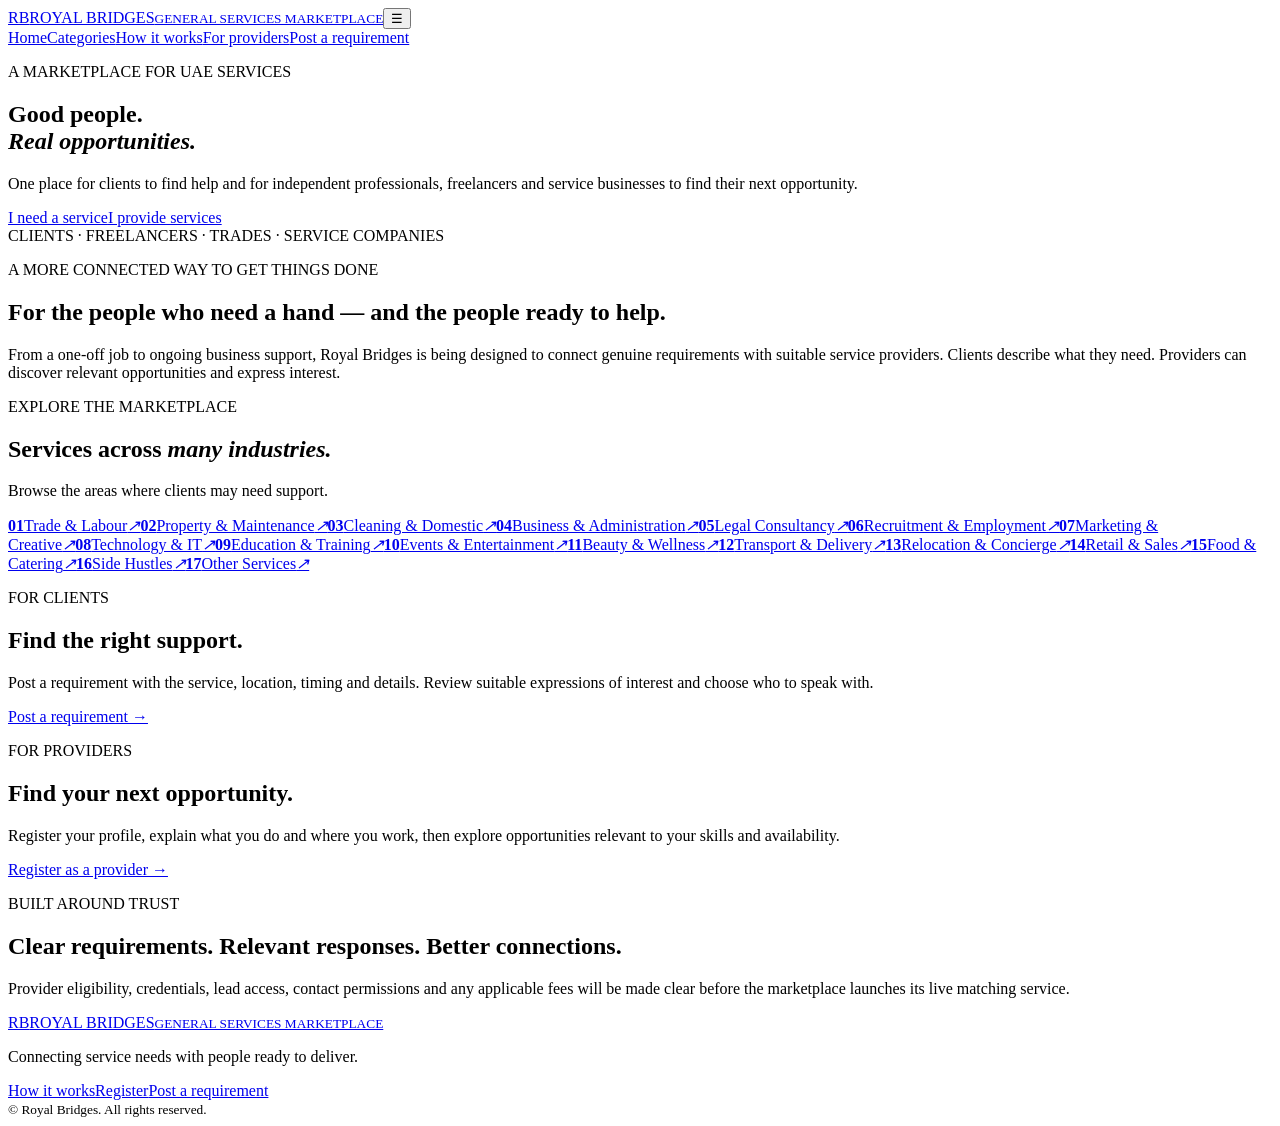
==== index.html @ 5f955813 "Build Royal Bridges General Services Marketplace homepage" ====
<!DOCTYPE html>
<html lang="en"><head><meta charset="UTF-8"><meta name="viewport" content="width=device-width,initial-scale=1"><meta name="description" content="A UAE marketplace connecting clients with independent service providers, freelancers, tradespeople and businesses."><title>Royal Bridges | General Services Marketplace</title><link rel="preconnect" href="https://fonts.googleapis.com"><link href="https://fonts.googleapis.com/css2?family=DM+Sans:wght@400;500;600;700&family=Playfair+Display:wght@500;600;700&display=swap" rel="stylesheet"><link rel="stylesheet" href="styles.css"></head><body>
<header class="header"><a class="brand" href="index.html"><span class="monogram">RB</span><span>ROYAL BRIDGES<small>GENERAL SERVICES MARKETPLACE</small></span></a><button class="menu" aria-label="Toggle menu">☰</button><nav><a class="active" href="index.html">Home</a><a href="#categories">Categories</a><a href="how-it-works.html">How it works</a><a href="register.html">For providers</a><a class="nav-button" href="post-a-requirement.html">Post a requirement</a></nav></header>
<main><section class="hero"><div class="hero-inner"><p class="eyebrow">A MARKETPLACE FOR UAE SERVICES</p><h1>Good people.<br><em>Real opportunities.</em></h1><p>One place for clients to find help and for independent professionals, freelancers and service businesses to find their next opportunity.</p><div class="actions"><a class="button gold" href="post-a-requirement.html">I need a service</a><a class="button outline" href="register.html">I provide services</a></div><div class="hero-meta">CLIENTS · FREELANCERS · TRADES · SERVICE COMPANIES</div></div></section>
<section class="split-intro"><div><p class="eyebrow">A MORE CONNECTED WAY TO GET THINGS DONE</p><h2>For the people who need a hand — and the people ready to help.</h2></div><p>From a one-off job to ongoing business support, Royal Bridges is being designed to connect genuine requirements with suitable service providers. Clients describe what they need. Providers can discover relevant opportunities and express interest.</p></section>
<section class="category-section" id="categories"><div class="section-top"><div><p class="eyebrow">EXPLORE THE MARKETPLACE</p><h2>Services across <em>many industries.</em></h2></div><p>Browse the areas where clients may need support.</p></div><div class="categories">
<a href="post-a-requirement.html"><b>01</b><span>Trade & Labour</span><i>↗</i></a><a href="post-a-requirement.html"><b>02</b><span>Property & Maintenance</span><i>↗</i></a><a href="post-a-requirement.html"><b>03</b><span>Cleaning & Domestic</span><i>↗</i></a><a href="post-a-requirement.html"><b>04</b><span>Business & Administration</span><i>↗</i></a><a href="post-a-requirement.html"><b>05</b><span>Legal Consultancy</span><i>↗</i></a><a href="post-a-requirement.html"><b>06</b><span>Recruitment & Employment</span><i>↗</i></a><a href="post-a-requirement.html"><b>07</b><span>Marketing & Creative</span><i>↗</i></a><a href="post-a-requirement.html"><b>08</b><span>Technology & IT</span><i>↗</i></a><a href="post-a-requirement.html"><b>09</b><span>Education & Training</span><i>↗</i></a><a href="post-a-requirement.html"><b>10</b><span>Events & Entertainment</span><i>↗</i></a><a href="post-a-requirement.html"><b>11</b><span>Beauty & Wellness</span><i>↗</i></a><a href="post-a-requirement.html"><b>12</b><span>Transport & Delivery</span><i>↗</i></a><a href="post-a-requirement.html"><b>13</b><span>Relocation & Concierge</span><i>↗</i><a href="post-a-requirement.html"><b>14</b><span>Retail & Sales</span><i>↗</i></a><a href="post-a-requirement.html"><b>15</b><span>Food & Catering</span><i>↗</i></a><a href="post-a-requirement.html"><b>16</b><span>Side Hustles</span><i>↗</i></a><a href="post-a-requirement.html"><b>17</b><span>Other Services</span><i>↗</i></a></div></section>
<section class="pathways"><article><p class="eyebrow">FOR CLIENTS</p><h2>Find the right support.</h2><p>Post a requirement with the service, location, timing and details. Review suitable expressions of interest and choose who to speak with.</p><a class="arrow" href="post-a-requirement.html">Post a requirement →</a></article><article><p class="eyebrow">FOR PROVIDERS</p><h2>Find your next opportunity.</h2><p>Register your profile, explain what you do and where you work, then explore opportunities relevant to your skills and availability.</p><a class="arrow" href="register.html">Register as a provider →</a></article></section>
<section class="notice"><p class="eyebrow">BUILT AROUND TRUST</p><h2>Clear requirements. Relevant responses. Better connections.</h2><p>Provider eligibility, credentials, lead access, contact permissions and any applicable fees will be made clear before the marketplace launches its live matching service.</p></section></main>
<footer><a class="brand footer-brand" href="index.html"><span class="monogram">RB</span><span>ROYAL BRIDGES<small>GENERAL SERVICES MARKETPLACE</small></span></a><p>Connecting service needs with people ready to deliver.</p><div><a href="how-it-works.html">How it works</a><a href="register.html">Register</a><a href="post-a-requirement.html">Post a requirement</a></div><small>© <span id="year"></span> Royal Bridges. All rights reserved.</small></footer><script src="script.js"></script></body></html>
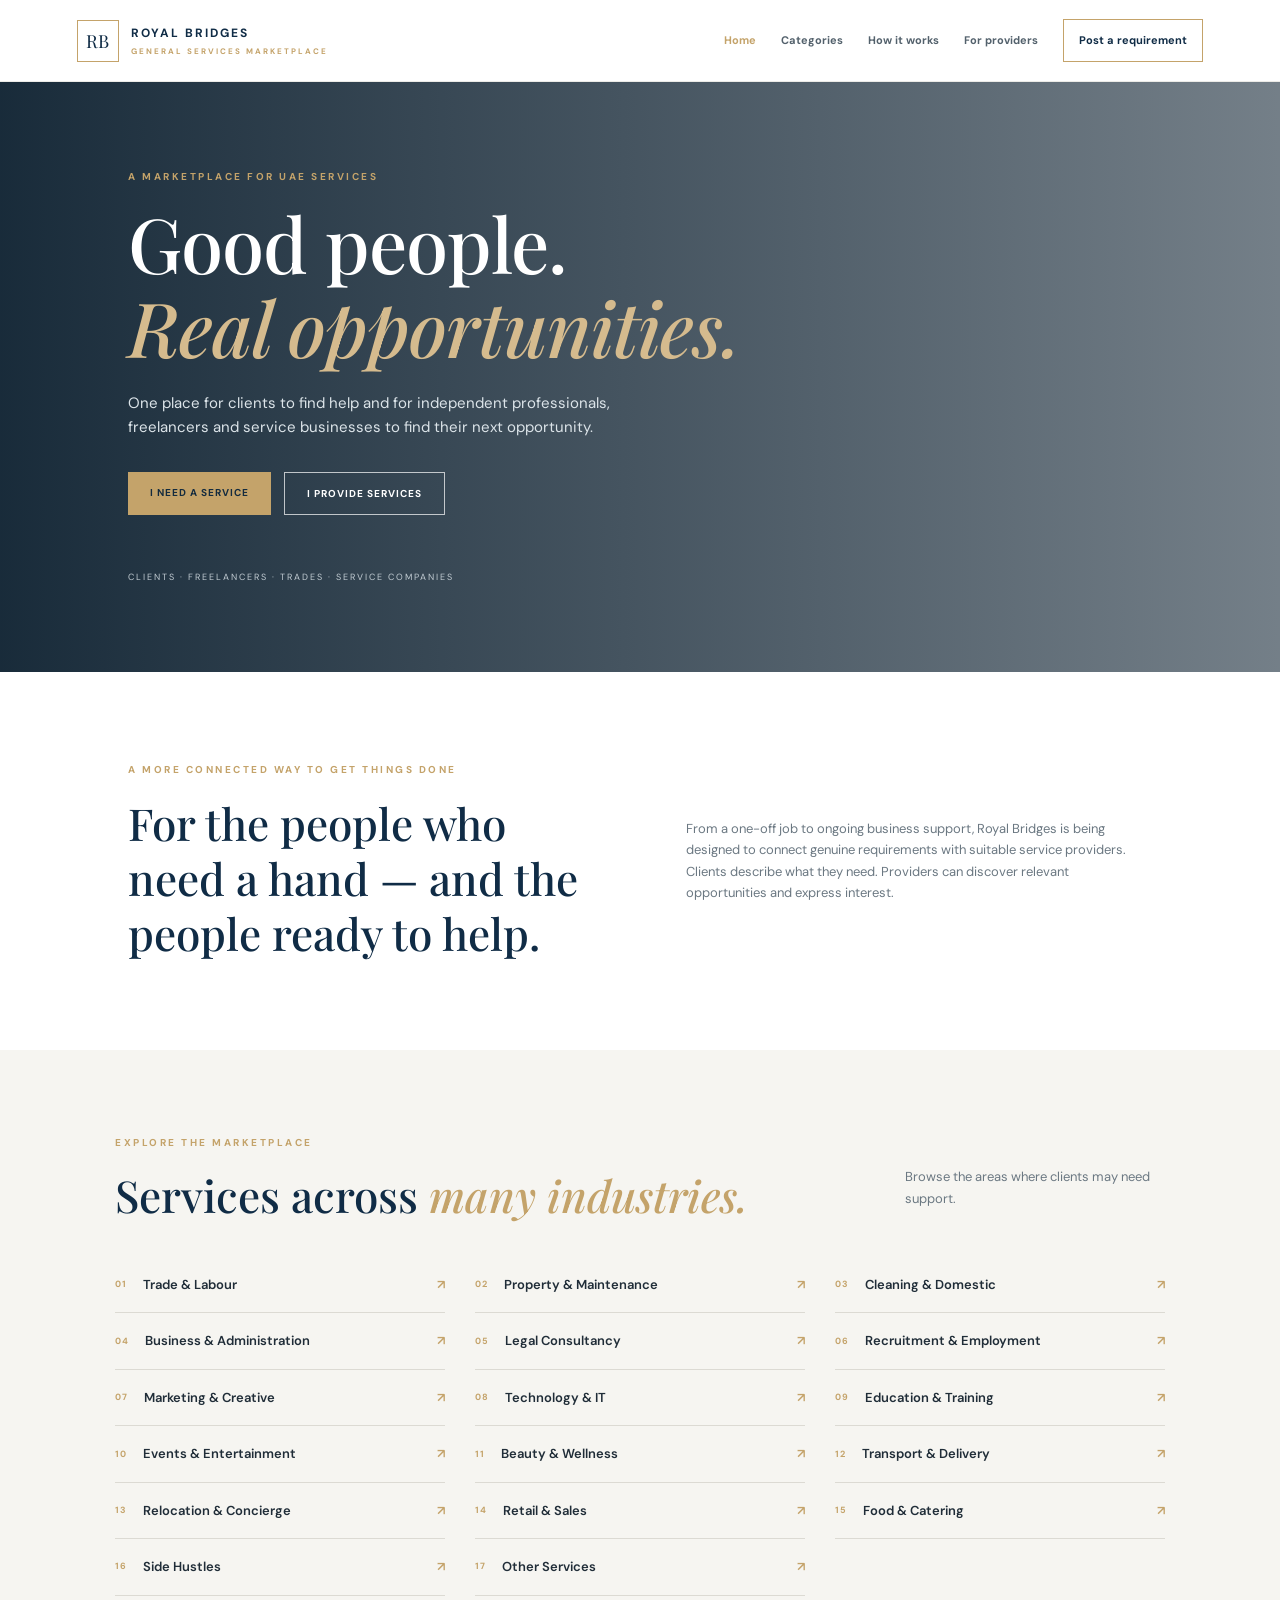
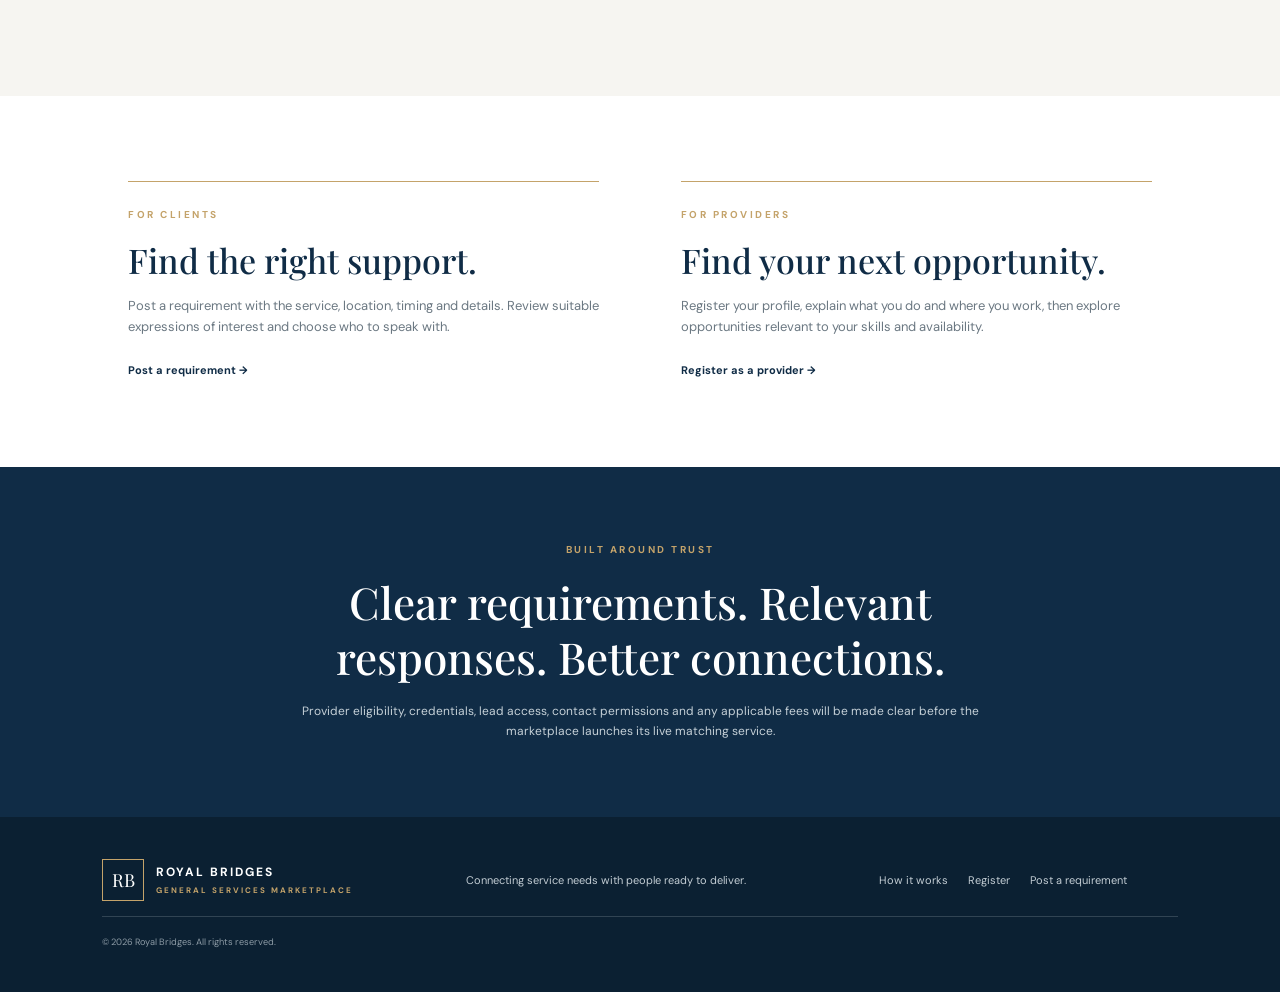
==== commit de5cc76f: "Fix marketplace category link markup" ====
--- a/index.html
+++ b/index.html
@@ -4,7 +4,7 @@
 <main><section class="hero"><div class="hero-inner"><p class="eyebrow">A MARKETPLACE FOR UAE SERVICES</p><h1>Good people.<br><em>Real opportunities.</em></h1><p>One place for clients to find help and for independent professionals, freelancers and service businesses to find their next opportunity.</p><div class="actions"><a class="button gold" href="post-a-requirement.html">I need a service</a><a class="button outline" href="register.html">I provide services</a></div><div class="hero-meta">CLIENTS · FREELANCERS · TRADES · SERVICE COMPANIES</div></div></section>
 <section class="split-intro"><div><p class="eyebrow">A MORE CONNECTED WAY TO GET THINGS DONE</p><h2>For the people who need a hand — and the people ready to help.</h2></div><p>From a one-off job to ongoing business support, Royal Bridges is being designed to connect genuine requirements with suitable service providers. Clients describe what they need. Providers can discover relevant opportunities and express interest.</p></section>
 <section class="category-section" id="categories"><div class="section-top"><div><p class="eyebrow">EXPLORE THE MARKETPLACE</p><h2>Services across <em>many industries.</em></h2></div><p>Browse the areas where clients may need support.</p></div><div class="categories">
-<a href="post-a-requirement.html"><b>01</b><span>Trade & Labour</span><i>↗</i></a><a href="post-a-requirement.html"><b>02</b><span>Property & Maintenance</span><i>↗</i></a><a href="post-a-requirement.html"><b>03</b><span>Cleaning & Domestic</span><i>↗</i></a><a href="post-a-requirement.html"><b>04</b><span>Business & Administration</span><i>↗</i></a><a href="post-a-requirement.html"><b>05</b><span>Legal Consultancy</span><i>↗</i></a><a href="post-a-requirement.html"><b>06</b><span>Recruitment & Employment</span><i>↗</i></a><a href="post-a-requirement.html"><b>07</b><span>Marketing & Creative</span><i>↗</i></a><a href="post-a-requirement.html"><b>08</b><span>Technology & IT</span><i>↗</i></a><a href="post-a-requirement.html"><b>09</b><span>Education & Training</span><i>↗</i></a><a href="post-a-requirement.html"><b>10</b><span>Events & Entertainment</span><i>↗</i></a><a href="post-a-requirement.html"><b>11</b><span>Beauty & Wellness</span><i>↗</i></a><a href="post-a-requirement.html"><b>12</b><span>Transport & Delivery</span><i>↗</i></a><a href="post-a-requirement.html"><b>13</b><span>Relocation & Concierge</span><i>↗</i><a href="post-a-requirement.html"><b>14</b><span>Retail & Sales</span><i>↗</i></a><a href="post-a-requirement.html"><b>15</b><span>Food & Catering</span><i>↗</i></a><a href="post-a-requirement.html"><b>16</b><span>Side Hustles</span><i>↗</i></a><a href="post-a-requirement.html"><b>17</b><span>Other Services</span><i>↗</i></a></div></section>
+<a href="post-a-requirement.html"><b>01</b><span>Trade & Labour</span><i>↗</i></a><a href="post-a-requirement.html"><b>02</b><span>Property & Maintenance</span><i>↗</i></a><a href="post-a-requirement.html"><b>03</b><span>Cleaning & Domestic</span><i>↗</i></a><a href="post-a-requirement.html"><b>04</b><span>Business & Administration</span><i>↗</i></a><a href="post-a-requirement.html"><b>05</b><span>Legal Consultancy</span><i>↗</i></a><a href="post-a-requirement.html"><b>06</b><span>Recruitment & Employment</span><i>↗</i></a><a href="post-a-requirement.html"><b>07</b><span>Marketing & Creative</span><i>↗</i></a><a href="post-a-requirement.html"><b>08</b><span>Technology & IT</span><i>↗</i></a><a href="post-a-requirement.html"><b>09</b><span>Education & Training</span><i>↗</i></a><a href="post-a-requirement.html"><b>10</b><span>Events & Entertainment</span><i>↗</i></a><a href="post-a-requirement.html"><b>11</b><span>Beauty & Wellness</span><i>↗</i></a><a href="post-a-requirement.html"><b>12</b><span>Transport & Delivery</span><i>↗</i></a><a href="post-a-requirement.html"><b>13</b><span>Relocation & Concierge</span><i>↗</i></a><a href="post-a-requirement.html"><b>14</b><span>Retail & Sales</span><i>↗</i></a><a href="post-a-requirement.html"><b>15</b><span>Food & Catering</span><i>↗</i></a><a href="post-a-requirement.html"><b>16</b><span>Side Hustles</span><i>↗</i></a><a href="post-a-requirement.html"><b>17</b><span>Other Services</span><i>↗</i></a></div></section>
 <section class="pathways"><article><p class="eyebrow">FOR CLIENTS</p><h2>Find the right support.</h2><p>Post a requirement with the service, location, timing and details. Review suitable expressions of interest and choose who to speak with.</p><a class="arrow" href="post-a-requirement.html">Post a requirement →</a></article><article><p class="eyebrow">FOR PROVIDERS</p><h2>Find your next opportunity.</h2><p>Register your profile, explain what you do and where you work, then explore opportunities relevant to your skills and availability.</p><a class="arrow" href="register.html">Register as a provider →</a></article></section>
 <section class="notice"><p class="eyebrow">BUILT AROUND TRUST</p><h2>Clear requirements. Relevant responses. Better connections.</h2><p>Provider eligibility, credentials, lead access, contact permissions and any applicable fees will be made clear before the marketplace launches its live matching service.</p></section></main>
 <footer><a class="brand footer-brand" href="index.html"><span class="monogram">RB</span><span>ROYAL BRIDGES<small>GENERAL SERVICES MARKETPLACE</small></span></a><p>Connecting service needs with people ready to deliver.</p><div><a href="how-it-works.html">How it works</a><a href="register.html">Register</a><a href="post-a-requirement.html">Post a requirement</a></div><small>© <span id="year"></span> Royal Bridges. All rights reserved.</small></footer><script src="script.js"></script></body></html>
--- a/styles.css
+++ b/styles.css
@@ -0,0 +1 @@
+:root{--navy:#102c46;--blue:#244e6c;--gold:#c4a36a;--ink:#202d38;--muted:#6b7882;--paper:#f6f5f1;--line:#e2e1dc}*{box-sizing:border-box}body{margin:0;color:var(--ink);font-family:"DM Sans",sans-serif;line-height:1.65}a{color:inherit;text-decoration:none}.header{height:82px;padding:0 6%;display:flex;align-items:center;justify-content:space-between;background:#fff;border-bottom:1px solid #ecebe7;position:relative;z-index:4}.brand{display:flex;align-items:center;gap:12px;color:var(--navy);font-size:12px;font-weight:700;letter-spacing:2px;line-height:1.25}.brand small{display:block;color:var(--gold);font-size:8px;letter-spacing:2px;margin-top:5px}.monogram{width:42px;height:42px;border:1px solid var(--gold);display:grid;place-items:center;font:18px "Playfair Display",serif;letter-spacing:0}nav{display:flex;align-items:center;gap:25px;font-size:11px;font-weight:700;color:#53616c}nav a{padding:9px 0}nav a.active{color:var(--gold)}.nav-button{border:1px solid var(--gold);padding:11px 15px;color:var(--navy)}.menu{display:none;background:none;border:0;font-size:25px;color:var(--navy)}.hero{min-height:590px;display:flex;align-items:center;padding:70px 10%;color:white;background:linear-gradient(90deg,rgba(7,27,43,.93),rgba(7,27,43,.56)),url("https://images.unsplash.com/photo-1512453979798-5ea266f8880c?auto=format&fit=crop&w=2200&q=85") center/cover}.hero-inner{max-width:700px}.eyebrow{font-size:10px;letter-spacing:2.5px;color:var(--gold);font-weight:700;margin:0 0 16px}.hero h1,.page-hero h1{font:500 clamp(46px,6vw,76px)/1.1 "Playfair Display",serif;margin:0 0 22px;letter-spacing:-1px}.hero h1 em,.page-hero h1 em{color:#d5bb8e}.hero-inner>p:not(.eyebrow){max-width:560px;color:#dce4e9;font-size:15px}.actions{display:flex;gap:13px;margin-top:32px}.button{display:inline-block;border:0;padding:14px 22px;font:700 10px "DM Sans",sans-serif;letter-spacing:1px;text-transform:uppercase;cursor:pointer}.gold{background:var(--gold);color:#142b3e}.outline{border:1px solid rgba(255,255,255,.7);color:white}.dark{background:var(--navy);color:#fff}.hero-meta{font-size:9px;letter-spacing:2px;color:#c2ccd3;margin-top:55px}.split-intro{padding:90px 10%;display:grid;grid-template-columns:1fr 1fr;gap:9%;align-items:center}.split-intro h2,.section-top h2,.pathways h2,.notice h2,.form-layout h2{font:500 clamp(30px,3.6vw,44px)/1.25 "Playfair Display",serif;color:var(--navy);margin:0}.split-intro>p,.section-top>p,.pathways article>p:not(.eyebrow),.notice>p:not(.eyebrow),.form-layout aside>p:not(.eyebrow){font-size:13px;color:var(--muted)}.category-section{background:var(--paper);padding:85px 9% 100px}.section-top{display:flex;justify-content:space-between;align-items:end;gap:30px;margin-bottom:35px}.section-top h2 em{color:var(--gold)}.section-top>p{max-width:260px}.categories{display:grid;grid-template-columns:repeat(3,1fr);gap:0 30px}.categories a{display:flex;align-items:center;gap:16px;padding:17px 0;border-bottom:1px solid #dcdad3;font-size:13px;font-weight:600}.categories b{font-size:9px;color:var(--gold);letter-spacing:1px}.categories i{font-style:normal;margin-left:auto;color:var(--gold)}.categories a:hover span{color:var(--blue)}.pathways{padding:85px 10%;display:grid;grid-template-columns:1fr 1fr;gap:8%}.pathways article{border-top:1px solid var(--gold);padding-top:25px}.pathways h2{font-size:34px}.arrow{display:inline-block;margin-top:10px;color:var(--navy);font-size:11px;font-weight:700}.notice{background:var(--navy);color:white;text-align:center;padding:75px 10%}.notice h2{color:white;max-width:760px;margin:0 auto 18px}.notice>p:not(.eyebrow){color:#c5d0d7;max-width:750px;margin:0 auto;font-size:12px}.page-hero{padding:95px 10% 100px;background:linear-gradient(90deg,rgba(7,27,43,.94),rgba(7,27,43,.6)),url("https://images.unsplash.com/photo-1512453979798-5ea266f8880c?auto=format&fit=crop&w=2000&q=80") center/cover;color:white}.page-hero>p:last-child{max-width:560px;color:#dce4e9;font-size:14px}.process{max-width:1000px;margin:auto;padding:50px 8% 80px}.process article{padding:35px 0;border-bottom:1px solid var(--line)}.process article span{font-size:9px;letter-spacing:2px;color:var(--gold);font-weight:700}.process h2{font:500 29px "Playfair Display",serif;color:var(--navy);margin:10px 0}.process p{font-size:13px;color:var(--muted);max-width:720px}.form-layout{display:grid;grid-template-columns:.75fr 1.25fr;gap:8%;max-width:1200px;margin:auto;padding:75px 7% 100px}.form-layout h2{margin-bottom:20px}.form-layout aside>p:not(.eyebrow){font-size:13px}.disclaimer{padding:15px;background:var(--paper);border-left:2px solid var(--gold);font-size:11px!important}.demo-form{padding:32px;border:1px solid var(--line);box-shadow:0 12px 35px #102c460c}.form-grid{display:grid;grid-template-columns:1fr 1fr;gap:0 17px}.demo-form label{display:block;font-size:11px;font-weight:700;color:#354654;margin-bottom:17px}.demo-form input:not([type=checkbox]),.demo-form select,.demo-form textarea{width:100%;margin-top:7px;padding:12px;border:1px solid #dfe3e5;border-radius:0;background:white;font:12px "DM Sans",sans-serif}.demo-form textarea{resize:vertical}.demo-form .check{display:flex;gap:9px;align-items:flex-start;font-weight:400}.demo-form input[type=checkbox]{accent-color:var(--navy);margin-top:3px}.status{font-size:10px;color:#8b7957;margin:12px 0 0}footer{background:#0b2032;color:#c3cdd4;padding:42px 8%;display:grid;grid-template-columns:1fr 1fr 1fr;gap:15px;align-items:center;font-size:11px}.footer-brand{color:white}footer>div{display:flex;gap:20px;justify-content:center}footer>small{grid-column:1/-1;border-top:1px solid #314453;padding-top:18px;color:#8c9aa5}@media(max-width:850px){.header{padding:0 5%;height:72px}.menu{display:block}nav{display:none;position:absolute;top:72px;left:0;right:0;background:white;padding:18px 6%;box-shadow:0 10px 18px #0001;flex-direction:column;align-items:stretch;gap:7px}nav.open{display:flex}.nav-button{text-align:center}.split-intro,.form-layout{grid-template-columns:1fr;gap:25px}.categories{grid-template-columns:1fr 1fr}.section-top{align-items:flex-start;flex-direction:column;gap:8px}.footer{grid-template-columns:1fr 1fr}.footer>div{justify-content:flex-end}}@media(max-width:560px){.hero{min-height:540px;padding:60px 7%}.actions{flex-direction:column;align-items:flex-start}.hero-meta{font-size:8px;line-height:2}.split-intro,.category-section,.pathways{padding:65px 7%}.categories,.pathways,.form-grid{grid-template-columns:1fr}.page-hero{padding:70px 7%}.demo-form{padding:22px 17px}.footer{grid-template-columns:1fr;text-align:center}.footer-brand{justify-content:center}footer>div{justify-content:center}footer>small{grid-column:auto}}
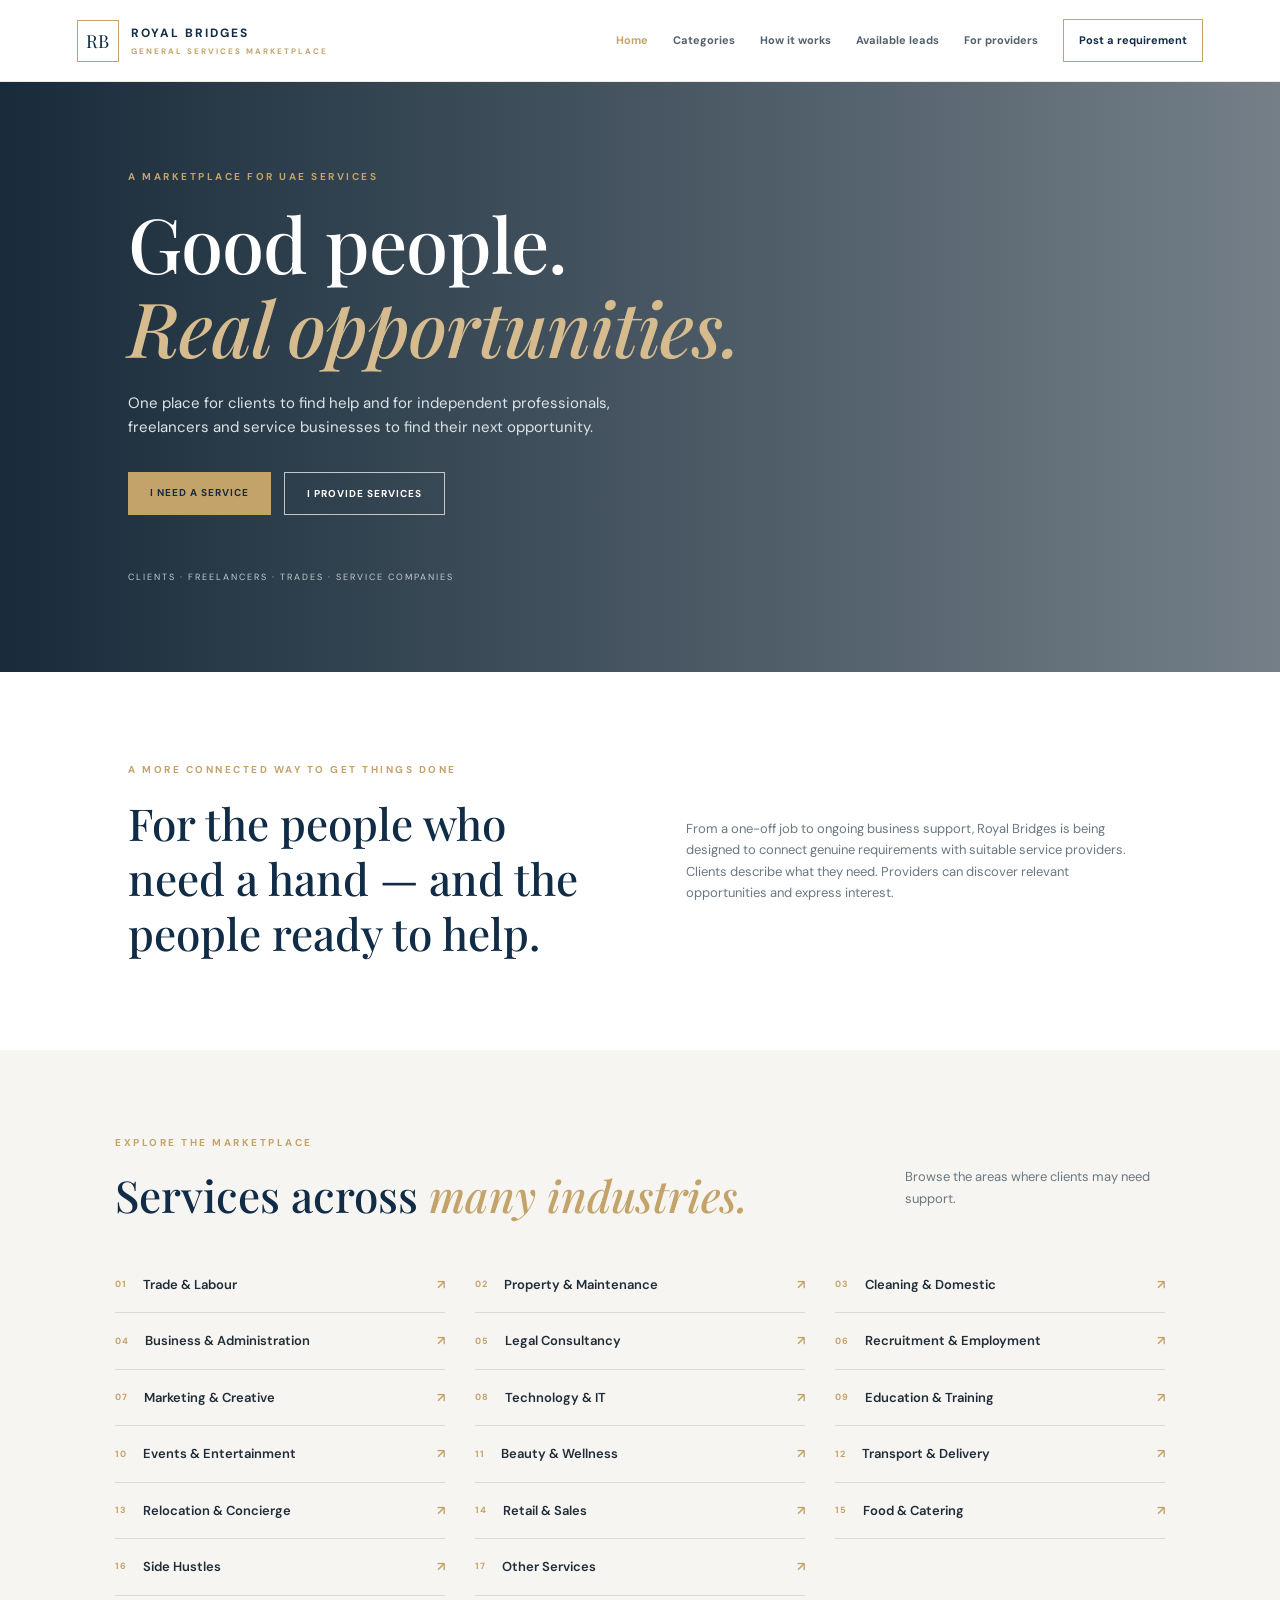
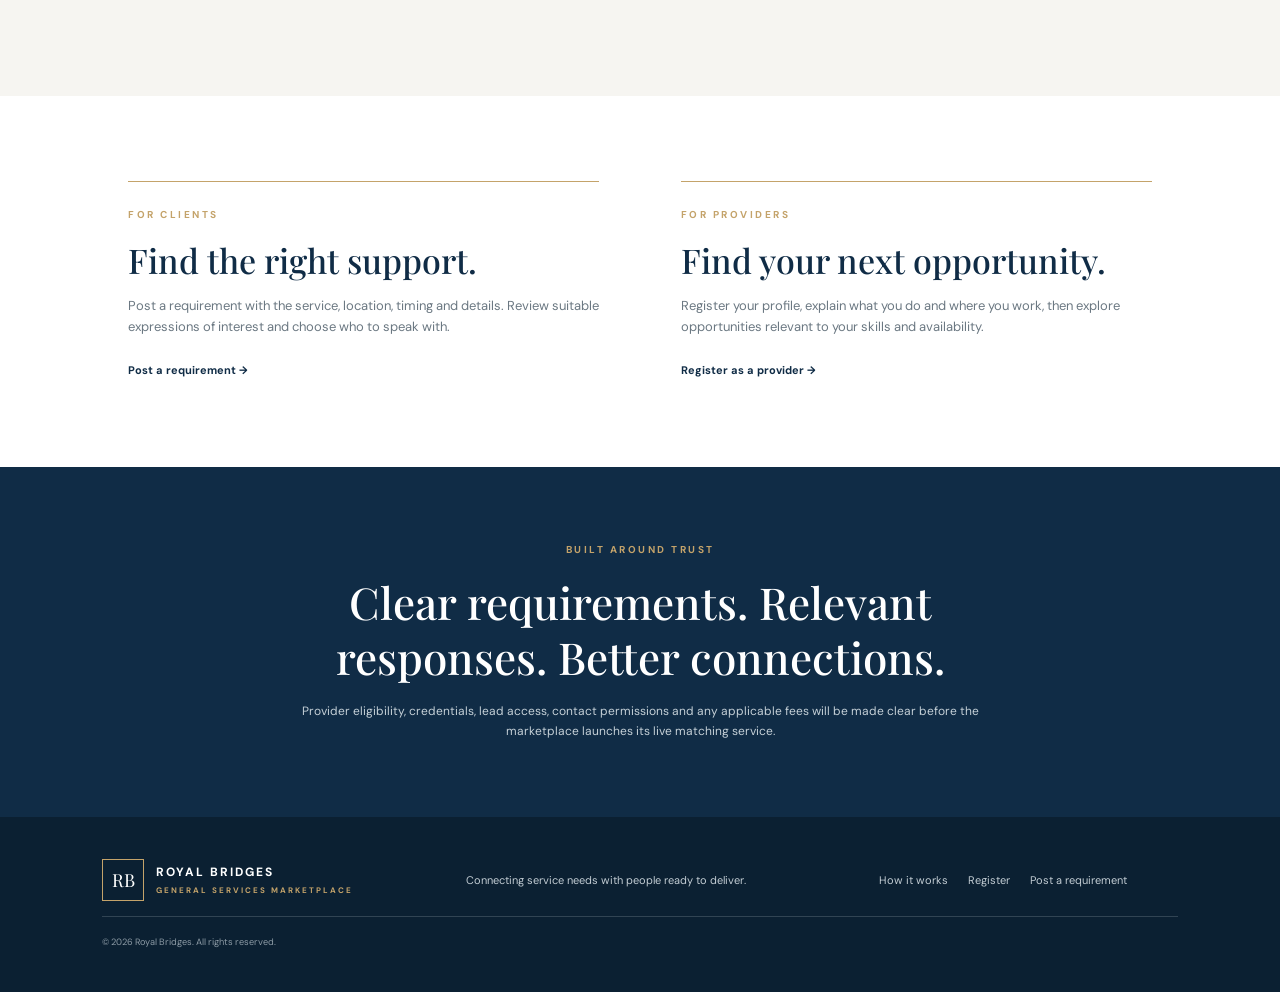
==== commit dd3d2fd8: "Add available leads navigation" ====
--- a/index.html
+++ b/index.html
@@ -1,6 +1,6 @@
 <!DOCTYPE html>
 <html lang="en"><head><meta charset="UTF-8"><meta name="viewport" content="width=device-width,initial-scale=1"><meta name="description" content="A UAE marketplace connecting clients with independent service providers, freelancers, tradespeople and businesses."><title>Royal Bridges | General Services Marketplace</title><link rel="preconnect" href="https://fonts.googleapis.com"><link href="https://fonts.googleapis.com/css2?family=DM+Sans:wght@400;500;600;700&family=Playfair+Display:wght@500;600;700&display=swap" rel="stylesheet"><link rel="stylesheet" href="styles.css"></head><body>
-<header class="header"><a class="brand" href="index.html"><span class="monogram">RB</span><span>ROYAL BRIDGES<small>GENERAL SERVICES MARKETPLACE</small></span></a><button class="menu" aria-label="Toggle menu">☰</button><nav><a class="active" href="index.html">Home</a><a href="#categories">Categories</a><a href="how-it-works.html">How it works</a><a href="register.html">For providers</a><a class="nav-button" href="post-a-requirement.html">Post a requirement</a></nav></header>
+<header class="header"><a class="brand" href="index.html"><span class="monogram">RB</span><span>ROYAL BRIDGES<small>GENERAL SERVICES MARKETPLACE</small></span></a><button class="menu" aria-label="Toggle menu">☰</button><nav><a class="active" href="index.html">Home</a><a href="#categories">Categories</a><a href="how-it-works.html">How it works</a><a href="opportunities.html">Available leads</a><a href="register.html">For providers</a><a class="nav-button" href="post-a-requirement.html">Post a requirement</a></nav></header>
 <main><section class="hero"><div class="hero-inner"><p class="eyebrow">A MARKETPLACE FOR UAE SERVICES</p><h1>Good people.<br><em>Real opportunities.</em></h1><p>One place for clients to find help and for independent professionals, freelancers and service businesses to find their next opportunity.</p><div class="actions"><a class="button gold" href="post-a-requirement.html">I need a service</a><a class="button outline" href="register.html">I provide services</a></div><div class="hero-meta">CLIENTS · FREELANCERS · TRADES · SERVICE COMPANIES</div></div></section>
 <section class="split-intro"><div><p class="eyebrow">A MORE CONNECTED WAY TO GET THINGS DONE</p><h2>For the people who need a hand — and the people ready to help.</h2></div><p>From a one-off job to ongoing business support, Royal Bridges is being designed to connect genuine requirements with suitable service providers. Clients describe what they need. Providers can discover relevant opportunities and express interest.</p></section>
 <section class="category-section" id="categories"><div class="section-top"><div><p class="eyebrow">EXPLORE THE MARKETPLACE</p><h2>Services across <em>many industries.</em></h2></div><p>Browse the areas where clients may need support.</p></div><div class="categories">
